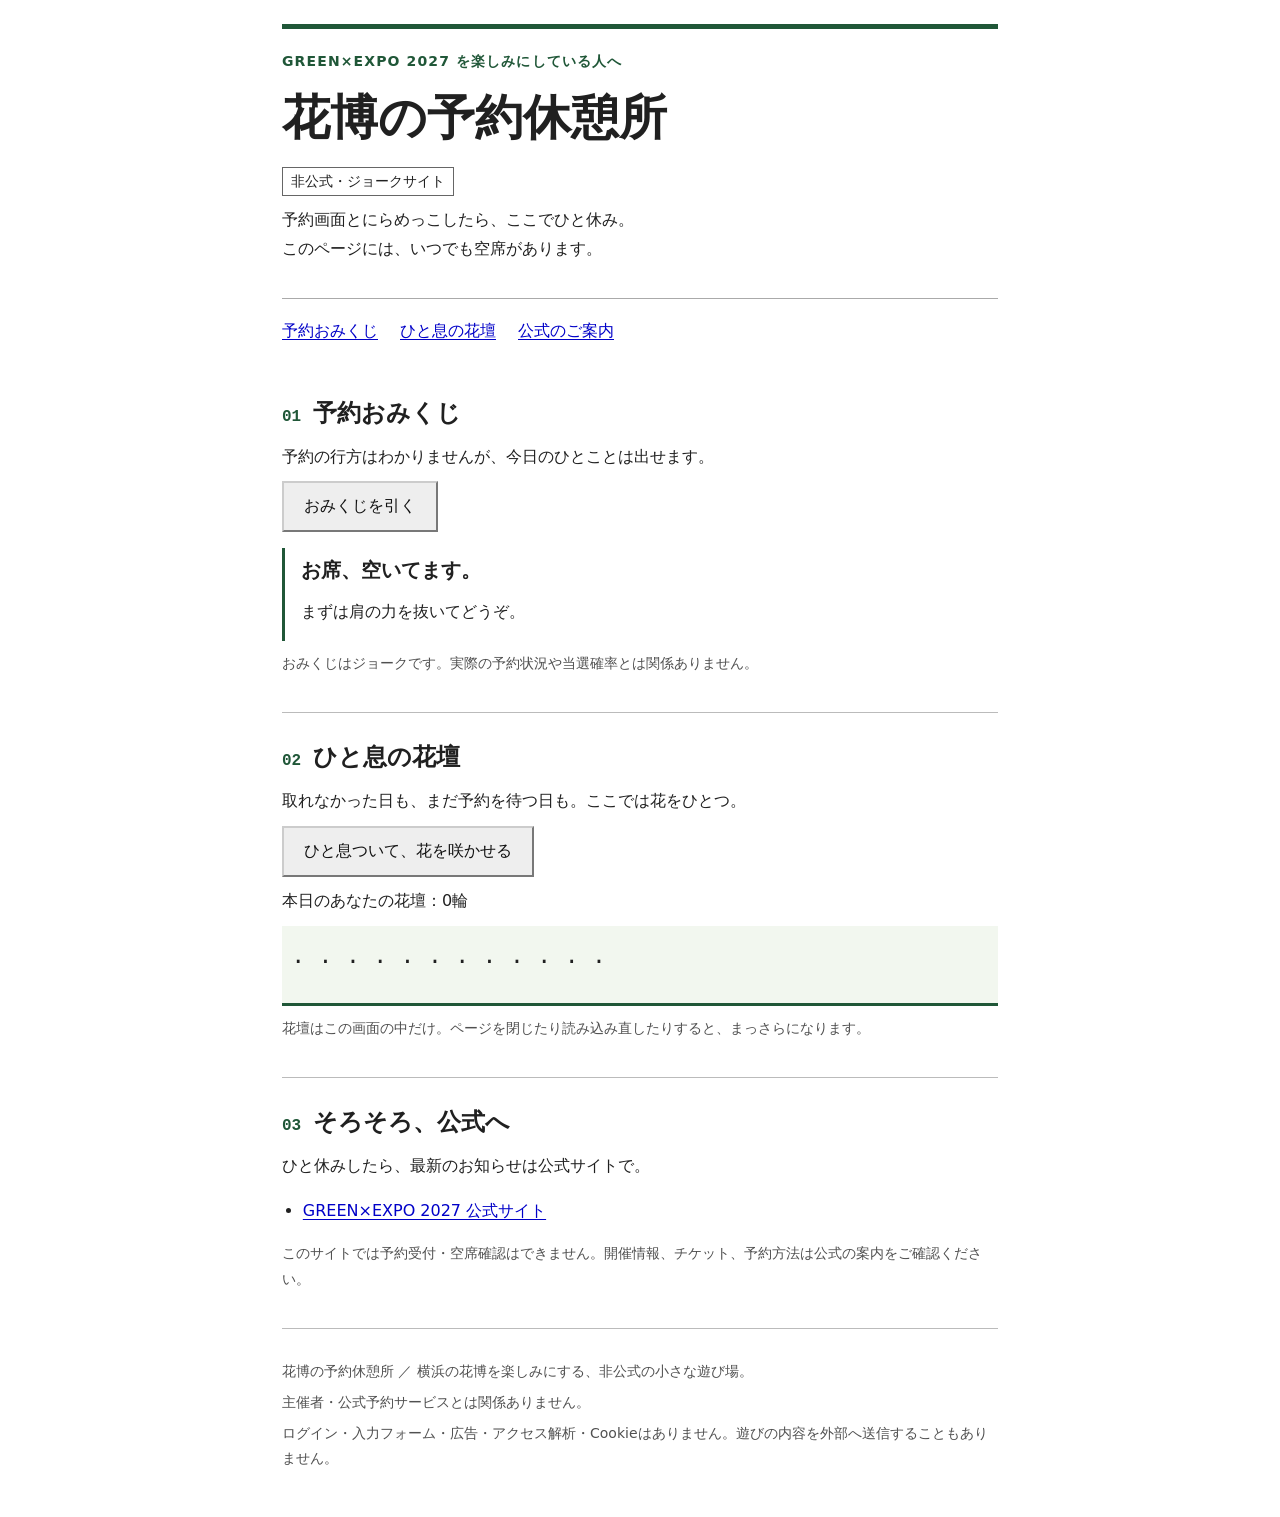
==== index.html @ a6682380 "Add files via upload" ====
<!doctype html>
<html lang="ja">
<head>
<meta charset="utf-8">
<meta name="viewport" content="width=device-width,initial-scale=1">
<meta name="description" content="横浜の花博を楽しみにする人の、非公式・予約休憩所。おみくじと小さな花壇でひと息。">
<meta name="referrer" content="no-referrer">
<meta http-equiv="Content-Security-Policy" content="default-src 'none'; style-src 'unsafe-inline'; script-src 'unsafe-inline'; base-uri 'none'; form-action 'none'">
<title>花博の予約休憩所｜非公式</title>
<style>
*{box-sizing:border-box}body{margin:0;background:#fff;color:#202020;font-family:system-ui,-apple-system,"Meiryo",sans-serif;font-size:1rem;line-height:1.8}main{max-width:760px;margin:0 auto;padding:24px 22px 40px}a{color:#0000c8;text-underline-offset:3px}a:visited{color:#551a8b}header{border-top:5px solid #205738;border-bottom:1px solid #aaa;padding:20px 0 24px}.eyebrow{margin:0;color:#205738;font-weight:700;letter-spacing:.08em;font-size:.875rem}h1{font-family:serif;font-size:clamp(2rem,7vw,3rem);line-height:1.35;margin:12px 0 16px}p{margin:10px 0}.notice{display:inline-block;border:1px solid #666;padding:1px 8px;font-size:.875rem}nav{margin:18px 0}nav a{display:inline-block;margin:0 22px 5px 0}section{padding:26px 0;border-bottom:1px solid #bbb}h2{font-family:serif;font-size:1.5rem;line-height:1.5;margin:0 0 12px}.number{color:#205738;font-family:monospace;font-size:1rem;margin-right:12px}button{font:inherit;color:#111;background:#eee;border:2px outset #ccc;border-radius:0;padding:9px 20px;cursor:pointer;min-height:44px}button:hover{background:#e2ebdf}button:active{border-style:inset}button:focus-visible,a:focus-visible{outline:3px solid #225ec9;outline-offset:4px}.result{margin-top:16px;min-height:90px;border-left:3px solid #205738;padding:4px 0 4px 16px}.result strong{font-size:1.25rem}.small{font-size:.875rem;color:#505050}.garden{min-height:80px;padding:12px;background:#f2f7ef;border-bottom:3px solid #205738;font-size:1.65rem;letter-spacing:.2em;overflow-wrap:anywhere}.links{padding-left:1.3em}.links li{margin:8px 0}footer{padding-top:24px;font-size:.875rem;color:#505050}footer p{margin:6px 0}@media(max-width:420px){main{padding:16px}nav a{margin-right:15px}}@media(prefers-reduced-motion:no-preference){button{transition:background .12s}}
</style>
</head>
<body>
<main>
<header>
<p class="eyebrow">GREEN×EXPO 2027 を楽しみにしている人へ</p>
<h1>花博の予約休憩所</h1>
<span class="notice">非公式・ジョークサイト</span>
<p>予約画面とにらめっこしたら、ここでひと休み。<br>このページには、いつでも空席があります。</p>
</header>
<nav aria-label="ページ内案内"><a href="#fortune">予約おみくじ</a><a href="#garden">ひと息の花壇</a><a href="#official">公式のご案内</a></nav>
<section id="fortune">
<h2><span class="number">01</span>予約おみくじ</h2>
<p>予約の行方はわかりませんが、今日のひとことは出せます。</p>
<button id="draw" type="button">おみくじを引く</button>
<div class="result" id="fortune-result" role="status" aria-live="polite"><strong>お席、空いてます。</strong><p>まずは肩の力を抜いてどうぞ。</p></div>
<p class="small">おみくじはジョークです。実際の予約状況や当選確率とは関係ありません。</p>
</section>
<section id="garden">
<h2><span class="number">02</span>ひと息の花壇</h2>
<p>取れなかった日も、まだ予約を待つ日も。ここでは花をひとつ。</p>
<button id="plant" type="button">ひと息ついて、花を咲かせる</button>
<p id="garden-status" role="status" aria-live="polite">本日のあなたの花壇：0輪</p>
<div class="garden" id="flowers" aria-hidden="true">· · · · · · · · · · · ·</div>
<p class="small">花壇はこの画面の中だけ。ページを閉じたり読み込み直したりすると、まっさらになります。</p>
</section>
<section id="official">
<h2><span class="number">03</span>そろそろ、公式へ</h2>
<p>ひと休みしたら、最新のお知らせは公式サイトで。</p>
<ul class="links"><li><a href="https://expo2027yokohama.or.jp/" rel="noreferrer">GREEN×EXPO 2027 公式サイト</a></li></ul>
<p class="small">このサイトでは予約受付・空席確認はできません。開催情報、チケット、予約方法は公式の案内をご確認ください。</p>
</section>
<footer>
<p>花博の予約休憩所 ／ 横浜の花博を楽しみにする、非公式の小さな遊び場。</p>
<p>主催者・公式予約サービスとは関係ありません。</p>
<p>ログイン・入力フォーム・広告・アクセス解析・Cookieはありません。遊びの内容を外部へ送信することもありません。</p>
</footer>
<noscript><p>JavaScriptが無効のため、おみくじと花壇はお休み中です。公式サイトへのリンクは使えます。</p></noscript>
</main>
<script>
'use strict';
const fortunes=[
['大吉','予約のことはいったん置いて。お茶がちょうど飲みごろです。'],
['花吉','空席は見つからなくても、道ばたの花は見つかるでしょう。'],
['休吉','再読み込みより、深呼吸。肩を下げると運気もひと休み。'],
['芽吉','今日はまだ芽。楽しみは、ゆっくり育っても大丈夫。'],
['満開','予約画面は満員でも、あなたの休日には余白があります。'],
['横浜吉','とりあえず、脳内で崎陽軒のシウマイをひとつ。'],
['のんびり吉','急がば、ひと息。花は更新ボタンを押さなくても咲きます。']
];
let lastFortune=-1;
document.getElementById('draw').addEventListener('click',()=>{
let next=Math.floor(Math.random()*(fortunes.length-1));if(next>=lastFortune)next++;if(lastFortune<0)next=Math.floor(Math.random()*fortunes.length);lastFortune=next;
const result=document.getElementById('fortune-result');const title=document.createElement('strong');const detail=document.createElement('p');title.textContent=fortunes[next][0];detail.textContent=fortunes[next][1];result.replaceChildren(title,detail);
});
let count=0;
const blooms=['🌷','🌼','🌸','🌻'];
document.getElementById('plant').addEventListener('click',()=>{
count++;const garden=document.getElementById('flowers');if(count===1)garden.textContent='';garden.append(document.createTextNode(blooms[(count-1)%blooms.length]+' '));document.getElementById('garden-status').textContent='本日のあなたの花壇：'+count+'輪'+(count===32?'。満開です。今日はここでひと休み。':'');if(count===32){document.getElementById('plant').disabled=true;document.getElementById('plant').textContent='満開になりました';}
});
</script>
</body>
</html>
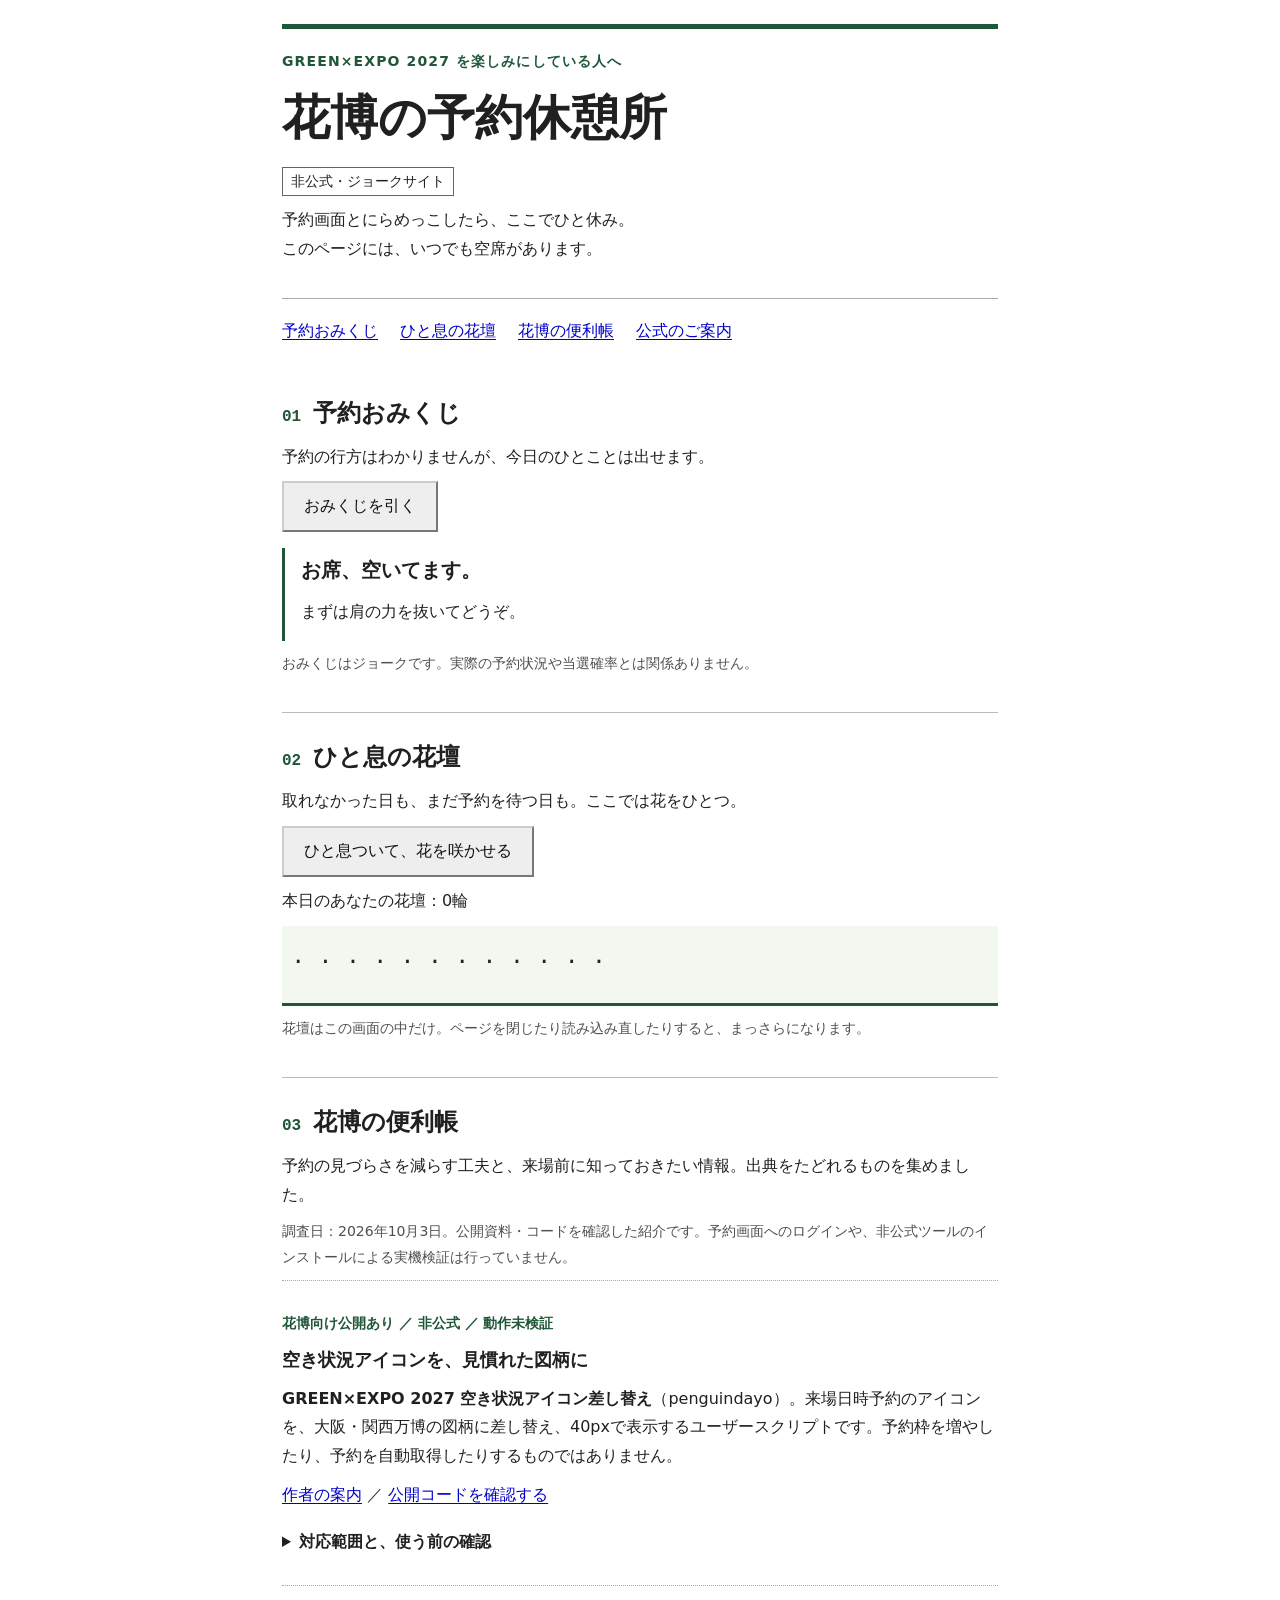
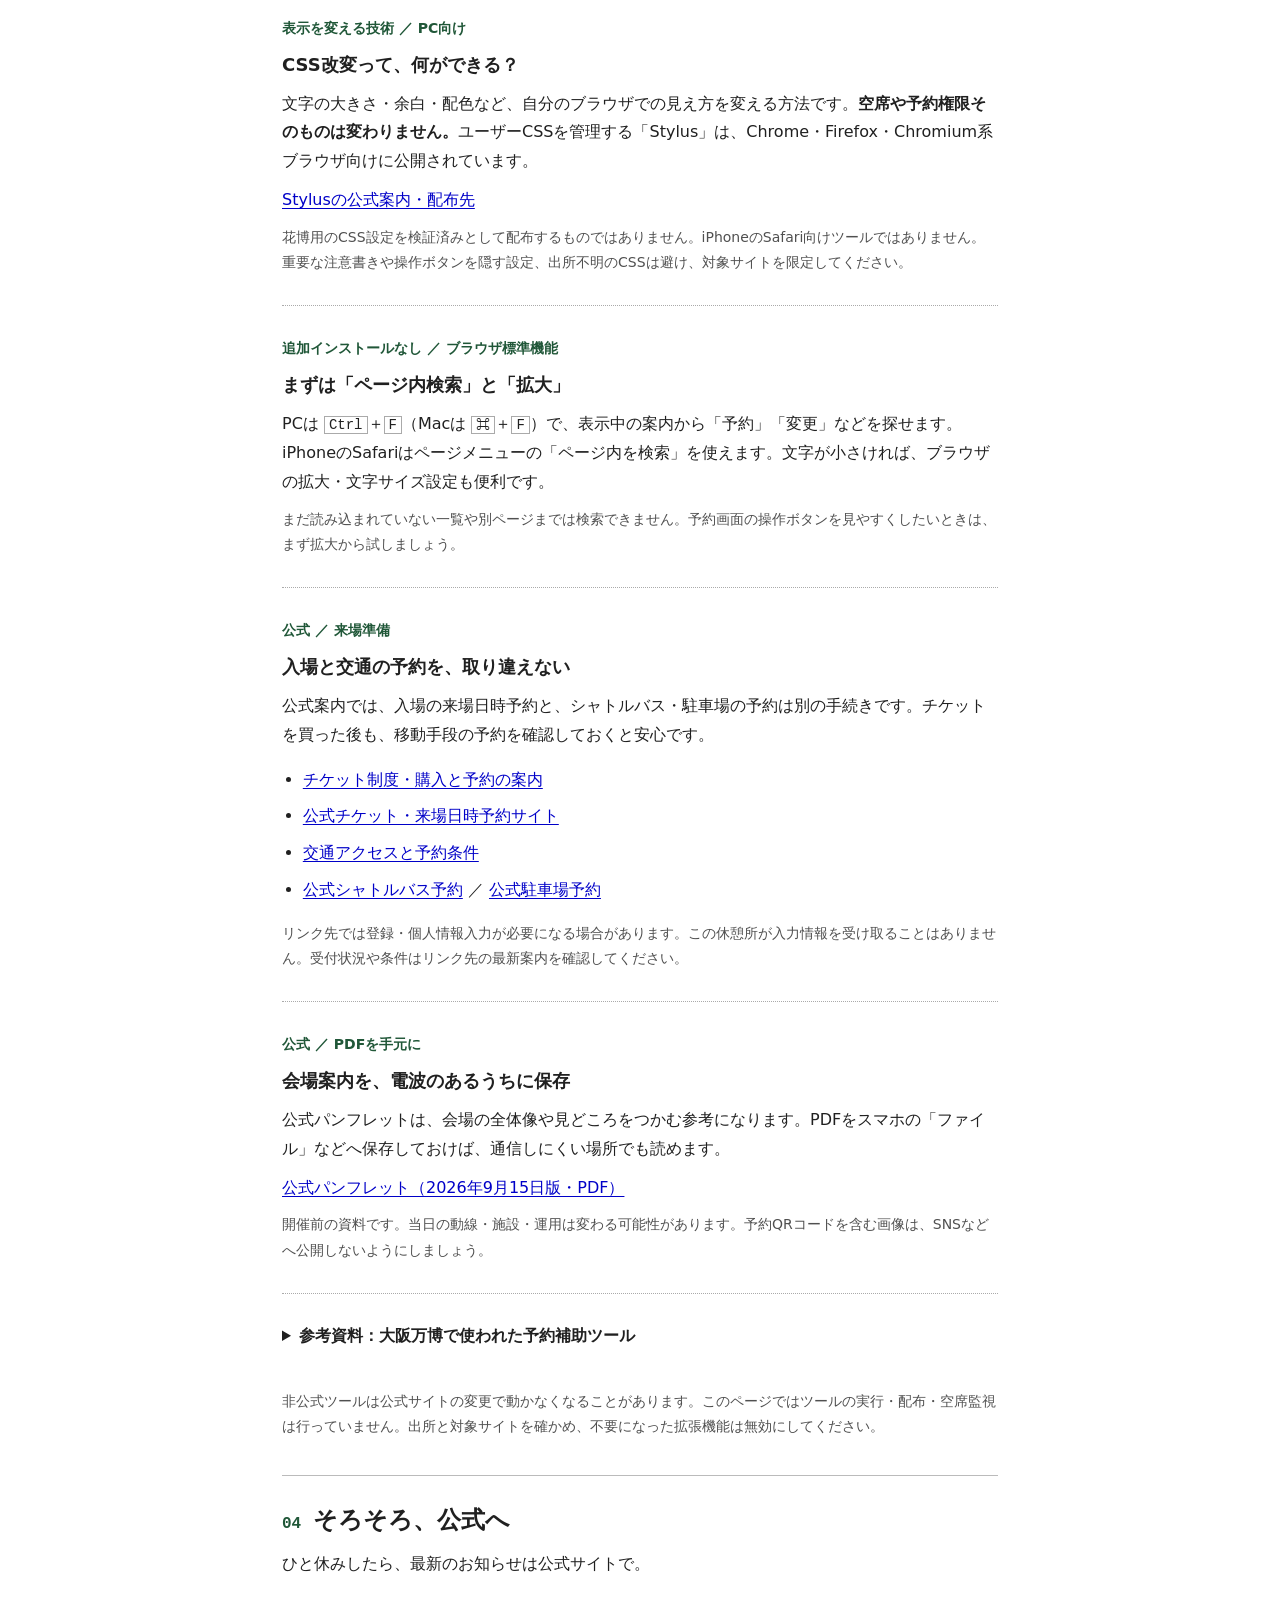
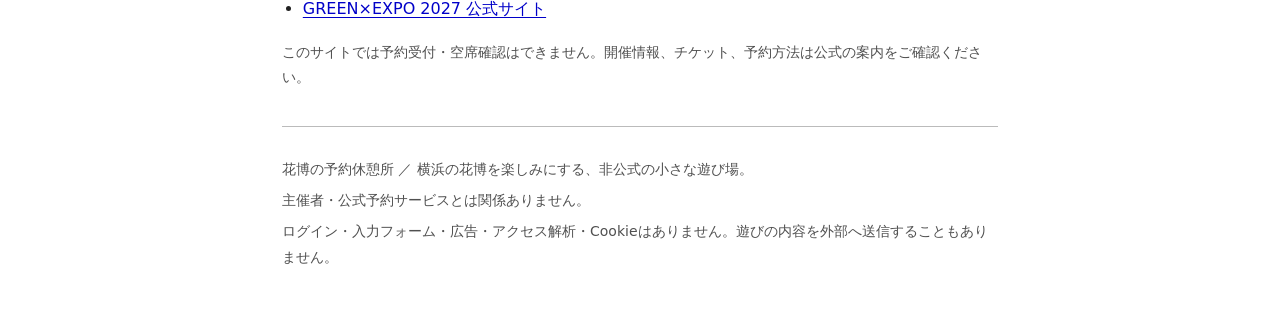
==== commit a3e26679: "Add sourced flower expo tools and practical information corner" ====
--- a/index.html
+++ b/index.html
@@ -1,4 +1,5 @@
 <!doctype html>
+<!-- Source: tuttytutty0722-rgb/hanahaku-rest/index.html -->
 <html lang="ja">
 <head>
 <meta charset="utf-8">
@@ -9,7 +10,7 @@
 <title>花博の予約休憩所｜非公式</title>
 <style>
 *{box-sizing:border-box}body{margin:0;background:#fff;color:#202020;font-family:system-ui,-apple-system,"Meiryo",sans-serif;font-size:1rem;line-height:1.8}main{max-width:760px;margin:0 auto;padding:24px 22px 40px}a{color:#0000c8;text-underline-offset:3px}a:visited{color:#551a8b}header{border-top:5px solid #205738;border-bottom:1px solid #aaa;padding:20px 0 24px}.eyebrow{margin:0;color:#205738;font-weight:700;letter-spacing:.08em;font-size:.875rem}h1{font-family:serif;font-size:clamp(2rem,7vw,3rem);line-height:1.35;margin:12px 0 16px}p{margin:10px 0}.notice{display:inline-block;border:1px solid #666;padding:1px 8px;font-size:.875rem}nav{margin:18px 0}nav a{display:inline-block;margin:0 22px 5px 0}section{padding:26px 0;border-bottom:1px solid #bbb}h2{font-family:serif;font-size:1.5rem;line-height:1.5;margin:0 0 12px}.number{color:#205738;font-family:monospace;font-size:1rem;margin-right:12px}button{font:inherit;color:#111;background:#eee;border:2px outset #ccc;border-radius:0;padding:9px 20px;cursor:pointer;min-height:44px}button:hover{background:#e2ebdf}button:active{border-style:inset}button:focus-visible,a:focus-visible{outline:3px solid #225ec9;outline-offset:4px}.result{margin-top:16px;min-height:90px;border-left:3px solid #205738;padding:4px 0 4px 16px}.result strong{font-size:1.25rem}.small{font-size:.875rem;color:#505050}.garden{min-height:80px;padding:12px;background:#f2f7ef;border-bottom:3px solid #205738;font-size:1.65rem;letter-spacing:.2em;overflow-wrap:anywhere}.links{padding-left:1.3em}.links li{margin:8px 0}footer{padding-top:24px;font-size:.875rem;color:#505050}footer p{margin:6px 0}@media(max-width:420px){main{padding:16px}nav a{margin-right:15px}}@media(prefers-reduced-motion:no-preference){button{transition:background .12s}}
-</style>
+.tool{padding:20px 0;border-top:1px dotted #aaa}.tool h3{font-size:1.125rem;line-height:1.6;margin:6px 0 10px}.tag{font-size:.875rem;font-weight:700;color:#205738}details summary{cursor:pointer;font-weight:700;min-height:44px;padding:8px 0}details p{padding-left:10px}code{overflow-wrap:anywhere}kbd{border:1px solid #aaa;padding:0 4px;font-size:.875rem}</style>
 </head>
 <body>
 <main>
@@ -19,7 +20,7 @@
 <span class="notice">非公式・ジョークサイト</span>
 <p>予約画面とにらめっこしたら、ここでひと休み。<br>このページには、いつでも空席があります。</p>
 </header>
-<nav aria-label="ページ内案内"><a href="#fortune">予約おみくじ</a><a href="#garden">ひと息の花壇</a><a href="#official">公式のご案内</a></nav>
+<nav aria-label="ページ内案内"><a href="#fortune">予約おみくじ</a><a href="#garden">ひと息の花壇</a><a href="#tools">花博の便利帳</a><a href="#official">公式のご案内</a></nav>
 <section id="fortune">
 <h2><span class="number">01</span>予約おみくじ</h2>
 <p>予約の行方はわかりませんが、今日のひとことは出せます。</p>
@@ -35,8 +36,61 @@
 <div class="garden" id="flowers" aria-hidden="true">· · · · · · · · · · · ·</div>
 <p class="small">花壇はこの画面の中だけ。ページを閉じたり読み込み直したりすると、まっさらになります。</p>
 </section>
+<section id="tools">
+<h2><span class="number">03</span>花博の便利帳</h2>
+<p>予約の見づらさを減らす工夫と、来場前に知っておきたい情報。出典をたどれるものを集めました。</p>
+<p class="small">調査日：2026年10月3日。公開資料・コードを確認した紹介です。予約画面へのログインや、非公式ツールのインストールによる実機検証は行っていません。</p>
+<article class="tool">
+<p class="tag">花博向け公開あり ／ 非公式 ／ 動作未検証</p>
+<h3>空き状況アイコンを、見慣れた図柄に</h3>
+<p><strong>GREEN×EXPO 2027 空き状況アイコン差し替え</strong>（penguindayo）。来場日時予約のアイコンを、大阪・関西万博の図柄に差し替え、40pxで表示するユーザースクリプトです。予約枠を増やしたり、予約を自動取得したりするものではありません。</p>
+<p><a href="https://pengu.info/articles/css/icon" rel="noreferrer">作者の案内</a> ／ <a href="https://github.com/penguindayo/expo2027-availability-icons" rel="noreferrer">公開コードを確認する</a></p>
+<details><summary>対応範囲と、使う前の確認</summary>
+<p>確認した版は1.0.1。対象URLは <code>https://ticket.expo2027yokohama.or.jp/*</code>。画像の差し替えと画面更新の監視が中心で、この版に外部送信・自動予約の処理は見当たりませんでした。拡張機能でスクリプトを実行する方式で、使える端末・ブラウザは導入方法によります。</p>
+<p>安全性の保証や公式の利用許可を確認したものではありません。導入時は作者の案内、拡張機能の権限、最新コード、予約サイトの利用条件を確認してください。表示がおかしければ無効に戻し、空き状況は公式の表示で確認しましょう。</p>
+</details>
+</article>
+<article class="tool">
+<p class="tag">表示を変える技術 ／ PC向け</p>
+<h3>CSS改変って、何ができる？</h3>
+<p>文字の大きさ・余白・配色など、自分のブラウザでの見え方を変える方法です。<strong>空席や予約権限そのものは変わりません。</strong>ユーザーCSSを管理する「Stylus」は、Chrome・Firefox・Chromium系ブラウザ向けに公開されています。</p>
+<p><a href="https://github.com/openstyles/stylus" rel="noreferrer">Stylusの公式案内・配布先</a></p>
+<p class="small">花博用のCSS設定を検証済みとして配布するものではありません。iPhoneのSafari向けツールではありません。重要な注意書きや操作ボタンを隠す設定、出所不明のCSSは避け、対象サイトを限定してください。</p>
+</article>
+<article class="tool">
+<p class="tag">追加インストールなし ／ ブラウザ標準機能</p>
+<h3>まずは「ページ内検索」と「拡大」</h3>
+<p>PCは <kbd>Ctrl</kbd>＋<kbd>F</kbd>（Macは <kbd>⌘</kbd>＋<kbd>F</kbd>）で、表示中の案内から「予約」「変更」などを探せます。iPhoneのSafariはページメニューの「ページ内を検索」を使えます。文字が小さければ、ブラウザの拡大・文字サイズ設定も便利です。</p>
+<p class="small">まだ読み込まれていない一覧や別ページまでは検索できません。予約画面の操作ボタンを見やすくしたいときは、まず拡大から試しましょう。</p>
+</article>
+<article class="tool">
+<p class="tag">公式 ／ 来場準備</p>
+<h3>入場と交通の予約を、取り違えない</h3>
+<p>公式案内では、入場の来場日時予約と、シャトルバス・駐車場の予約は別の手続きです。チケットを買った後も、移動手段の予約を確認しておくと安心です。</p>
+<ul class="links">
+<li><a href="https://expo2027yokohama.or.jp/tickets-index/" rel="noreferrer">チケット制度・購入と予約の案内</a></li>
+<li><a href="https://ticket.expo2027yokohama.or.jp/" rel="noreferrer">公式チケット・来場日時予約サイト</a></li>
+<li><a href="https://expo2027yokohama.or.jp/access/" rel="noreferrer">交通アクセスと予約条件</a></li>
+<li><a href="https://cs.shuttle-bus.expo2027yokohama.or.jp/" rel="noreferrer">公式シャトルバス予約</a> ／ <a href="https://parking-reserve.expo2027yokohama.or.jp/" rel="noreferrer">公式駐車場予約</a></li>
+</ul>
+<p class="small">リンク先では登録・個人情報入力が必要になる場合があります。この休憩所が入力情報を受け取ることはありません。受付状況や条件はリンク先の最新案内を確認してください。</p>
+</article>
+<article class="tool">
+<p class="tag">公式 ／ PDFを手元に</p>
+<h3>会場案内を、電波のあるうちに保存</h3>
+<p>公式パンフレットは、会場の全体像や見どころをつかむ参考になります。PDFをスマホの「ファイル」などへ保存しておけば、通信しにくい場所でも読めます。</p>
+<p><a href="https://expo2027yokohama.or.jp/assets/docs/about/promotionmaterials/expo2027-brochure-20260915.pdf" rel="noreferrer">公式パンフレット（2026年9月15日版・PDF）</a></p>
+<p class="small">開催前の資料です。当日の動線・施設・運用は変わる可能性があります。予約QRコードを含む画像は、SNSなどへ公開しないようにしましょう。</p>
+</article>
+<details class="tool">
+<summary>参考資料：大阪万博で使われた予約補助ツール</summary>
+<p><a href="https://github.com/TomoTom0/Expo2025-Reservation-Helper" rel="noreferrer">Expo2025予約補助（TomoTom0）</a>には、検索結果の全件読み込み、空きあり絞り込み、一覧コピーなどが説明されています。<strong>大阪万博向けで、花博への対応は確認できません。</strong>作者は大阪万博の終了を案内しています。</p>
+<p>自動予約・繰り返し試行・API利用の機能も含まれ、作者はアカウント制限のリスクに言及しています。花博向けの推奨ツールとしては扱わず、画面を使いやすくする工夫の参考資料として紹介しています。</p>
+</details>
+<p class="small">非公式ツールは公式サイトの変更で動かなくなることがあります。このページではツールの実行・配布・空席監視は行っていません。出所と対象サイトを確かめ、不要になった拡張機能は無効にしてください。</p>
+</section>
 <section id="official">
-<h2><span class="number">03</span>そろそろ、公式へ</h2>
+<h2><span class="number">04</span>そろそろ、公式へ</h2>
 <p>ひと休みしたら、最新のお知らせは公式サイトで。</p>
 <ul class="links"><li><a href="https://expo2027yokohama.or.jp/" rel="noreferrer">GREEN×EXPO 2027 公式サイト</a></li></ul>
 <p class="small">このサイトでは予約受付・空席確認はできません。開催情報、チケット、予約方法は公式の案内をご確認ください。</p>
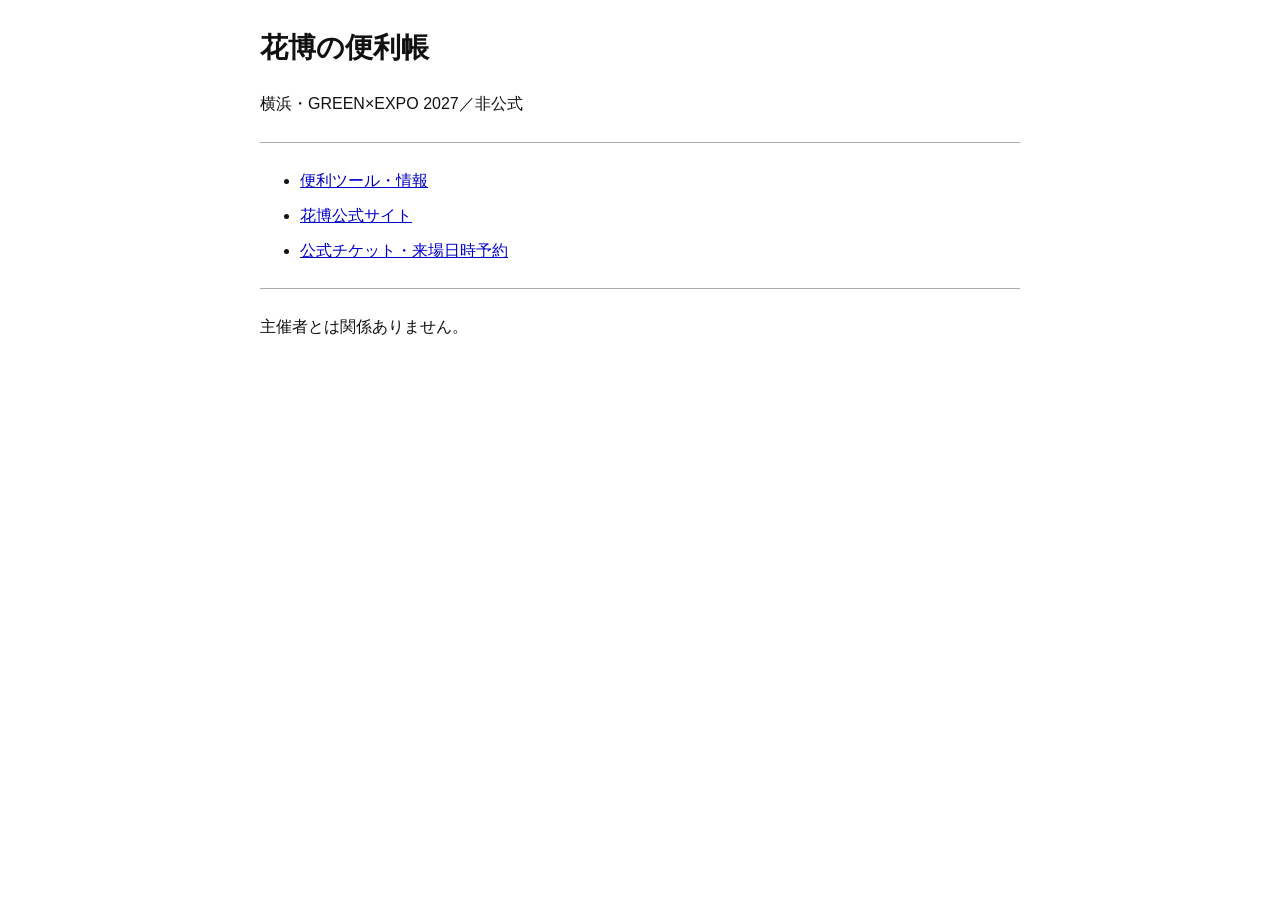
==== commit 37fd9343: "Simplify homepage and remove fortune and garden scripts" ====
--- a/index.html
+++ b/index.html
@@ -1,128 +1,26 @@
 <!doctype html>
-<!-- Source: tuttytutty0722-rgb/hanahaku-rest/index.html -->
 <html lang="ja">
 <head>
 <meta charset="utf-8">
 <meta name="viewport" content="width=device-width,initial-scale=1">
-<meta name="description" content="横浜の花博を楽しみにする人の、非公式・予約休憩所。おみくじと小さな花壇でひと息。">
+<meta name="description" content="横浜の花博・GREEN×EXPO 2027の便利ツールと公式情報。">
 <meta name="referrer" content="no-referrer">
-<meta http-equiv="Content-Security-Policy" content="default-src 'none'; style-src 'unsafe-inline'; script-src 'unsafe-inline'; base-uri 'none'; form-action 'none'">
-<title>花博の予約休憩所｜非公式</title>
-<style>
-*{box-sizing:border-box}body{margin:0;background:#fff;color:#202020;font-family:system-ui,-apple-system,"Meiryo",sans-serif;font-size:1rem;line-height:1.8}main{max-width:760px;margin:0 auto;padding:24px 22px 40px}a{color:#0000c8;text-underline-offset:3px}a:visited{color:#551a8b}header{border-top:5px solid #205738;border-bottom:1px solid #aaa;padding:20px 0 24px}.eyebrow{margin:0;color:#205738;font-weight:700;letter-spacing:.08em;font-size:.875rem}h1{font-family:serif;font-size:clamp(2rem,7vw,3rem);line-height:1.35;margin:12px 0 16px}p{margin:10px 0}.notice{display:inline-block;border:1px solid #666;padding:1px 8px;font-size:.875rem}nav{margin:18px 0}nav a{display:inline-block;margin:0 22px 5px 0}section{padding:26px 0;border-bottom:1px solid #bbb}h2{font-family:serif;font-size:1.5rem;line-height:1.5;margin:0 0 12px}.number{color:#205738;font-family:monospace;font-size:1rem;margin-right:12px}button{font:inherit;color:#111;background:#eee;border:2px outset #ccc;border-radius:0;padding:9px 20px;cursor:pointer;min-height:44px}button:hover{background:#e2ebdf}button:active{border-style:inset}button:focus-visible,a:focus-visible{outline:3px solid #225ec9;outline-offset:4px}.result{margin-top:16px;min-height:90px;border-left:3px solid #205738;padding:4px 0 4px 16px}.result strong{font-size:1.25rem}.small{font-size:.875rem;color:#505050}.garden{min-height:80px;padding:12px;background:#f2f7ef;border-bottom:3px solid #205738;font-size:1.65rem;letter-spacing:.2em;overflow-wrap:anywhere}.links{padding-left:1.3em}.links li{margin:8px 0}footer{padding-top:24px;font-size:.875rem;color:#505050}footer p{margin:6px 0}@media(max-width:420px){main{padding:16px}nav a{margin-right:15px}}@media(prefers-reduced-motion:no-preference){button{transition:background .12s}}
-.tool{padding:20px 0;border-top:1px dotted #aaa}.tool h3{font-size:1.125rem;line-height:1.6;margin:6px 0 10px}.tag{font-size:.875rem;font-weight:700;color:#205738}details summary{cursor:pointer;font-weight:700;min-height:44px;padding:8px 0}details p{padding-left:10px}code{overflow-wrap:anywhere}kbd{border:1px solid #aaa;padding:0 4px;font-size:.875rem}</style>
+<meta http-equiv="Content-Security-Policy" content="default-src 'none'; style-src 'self'; base-uri 'none'; form-action 'none'">
+<title>花博の便利帳</title>
+<link rel="stylesheet" href="style.css">
 </head>
 <body>
 <main>
-<header>
-<p class="eyebrow">GREEN×EXPO 2027 を楽しみにしている人へ</p>
-<h1>花博の予約休憩所</h1>
-<span class="notice">非公式・ジョークサイト</span>
-<p>予約画面とにらめっこしたら、ここでひと休み。<br>このページには、いつでも空席があります。</p>
-</header>
-<nav aria-label="ページ内案内"><a href="#fortune">予約おみくじ</a><a href="#garden">ひと息の花壇</a><a href="#tools">花博の便利帳</a><a href="#official">公式のご案内</a></nav>
-<section id="fortune">
-<h2><span class="number">01</span>予約おみくじ</h2>
-<p>予約の行方はわかりませんが、今日のひとことは出せます。</p>
-<button id="draw" type="button">おみくじを引く</button>
-<div class="result" id="fortune-result" role="status" aria-live="polite"><strong>お席、空いてます。</strong><p>まずは肩の力を抜いてどうぞ。</p></div>
-<p class="small">おみくじはジョークです。実際の予約状況や当選確率とは関係ありません。</p>
-</section>
-<section id="garden">
-<h2><span class="number">02</span>ひと息の花壇</h2>
-<p>取れなかった日も、まだ予約を待つ日も。ここでは花をひとつ。</p>
-<button id="plant" type="button">ひと息ついて、花を咲かせる</button>
-<p id="garden-status" role="status" aria-live="polite">本日のあなたの花壇：0輪</p>
-<div class="garden" id="flowers" aria-hidden="true">· · · · · · · · · · · ·</div>
-<p class="small">花壇はこの画面の中だけ。ページを閉じたり読み込み直したりすると、まっさらになります。</p>
-</section>
-<section id="tools">
-<h2><span class="number">03</span>花博の便利帳</h2>
-<p>予約の見づらさを減らす工夫と、来場前に知っておきたい情報。出典をたどれるものを集めました。</p>
-<p class="small">調査日：2026年10月3日。公開資料・コードを確認した紹介です。予約画面へのログインや、非公式ツールのインストールによる実機検証は行っていません。</p>
-<article class="tool">
-<p class="tag">花博向け公開あり ／ 非公式 ／ 動作未検証</p>
-<h3>空き状況アイコンを、見慣れた図柄に</h3>
-<p><strong>GREEN×EXPO 2027 空き状況アイコン差し替え</strong>（penguindayo）。来場日時予約のアイコンを、大阪・関西万博の図柄に差し替え、40pxで表示するユーザースクリプトです。予約枠を増やしたり、予約を自動取得したりするものではありません。</p>
-<p><a href="https://pengu.info/articles/css/icon" rel="noreferrer">作者の案内</a> ／ <a href="https://github.com/penguindayo/expo2027-availability-icons" rel="noreferrer">公開コードを確認する</a></p>
-<details><summary>対応範囲と、使う前の確認</summary>
-<p>確認した版は1.0.1。対象URLは <code>https://ticket.expo2027yokohama.or.jp/*</code>。画像の差し替えと画面更新の監視が中心で、この版に外部送信・自動予約の処理は見当たりませんでした。拡張機能でスクリプトを実行する方式で、使える端末・ブラウザは導入方法によります。</p>
-<p>安全性の保証や公式の利用許可を確認したものではありません。導入時は作者の案内、拡張機能の権限、最新コード、予約サイトの利用条件を確認してください。表示がおかしければ無効に戻し、空き状況は公式の表示で確認しましょう。</p>
-</details>
-</article>
-<article class="tool">
-<p class="tag">表示を変える技術 ／ PC向け</p>
-<h3>CSS改変って、何ができる？</h3>
-<p>文字の大きさ・余白・配色など、自分のブラウザでの見え方を変える方法です。<strong>空席や予約権限そのものは変わりません。</strong>ユーザーCSSを管理する「Stylus」は、Chrome・Firefox・Chromium系ブラウザ向けに公開されています。</p>
-<p><a href="https://github.com/openstyles/stylus" rel="noreferrer">Stylusの公式案内・配布先</a></p>
-<p class="small">花博用のCSS設定を検証済みとして配布するものではありません。iPhoneのSafari向けツールではありません。重要な注意書きや操作ボタンを隠す設定、出所不明のCSSは避け、対象サイトを限定してください。</p>
-</article>
-<article class="tool">
-<p class="tag">追加インストールなし ／ ブラウザ標準機能</p>
-<h3>まずは「ページ内検索」と「拡大」</h3>
-<p>PCは <kbd>Ctrl</kbd>＋<kbd>F</kbd>（Macは <kbd>⌘</kbd>＋<kbd>F</kbd>）で、表示中の案内から「予約」「変更」などを探せます。iPhoneのSafariはページメニューの「ページ内を検索」を使えます。文字が小さければ、ブラウザの拡大・文字サイズ設定も便利です。</p>
-<p class="small">まだ読み込まれていない一覧や別ページまでは検索できません。予約画面の操作ボタンを見やすくしたいときは、まず拡大から試しましょう。</p>
-</article>
-<article class="tool">
-<p class="tag">公式 ／ 来場準備</p>
-<h3>入場と交通の予約を、取り違えない</h3>
-<p>公式案内では、入場の来場日時予約と、シャトルバス・駐車場の予約は別の手続きです。チケットを買った後も、移動手段の予約を確認しておくと安心です。</p>
-<ul class="links">
-<li><a href="https://expo2027yokohama.or.jp/tickets-index/" rel="noreferrer">チケット制度・購入と予約の案内</a></li>
-<li><a href="https://ticket.expo2027yokohama.or.jp/" rel="noreferrer">公式チケット・来場日時予約サイト</a></li>
-<li><a href="https://expo2027yokohama.or.jp/access/" rel="noreferrer">交通アクセスと予約条件</a></li>
-<li><a href="https://cs.shuttle-bus.expo2027yokohama.or.jp/" rel="noreferrer">公式シャトルバス予約</a> ／ <a href="https://parking-reserve.expo2027yokohama.or.jp/" rel="noreferrer">公式駐車場予約</a></li>
+<h1>花博の便利帳</h1>
+<p>横浜・GREEN×EXPO 2027／非公式</p>
+<hr>
+<ul>
+<li><a href="tools.html">便利ツール・情報</a></li>
+<li><a href="https://expo2027yokohama.or.jp/">花博公式サイト</a></li>
+<li><a href="https://ticket.expo2027yokohama.or.jp/">公式チケット・来場日時予約</a></li>
 </ul>
-<p class="small">リンク先では登録・個人情報入力が必要になる場合があります。この休憩所が入力情報を受け取ることはありません。受付状況や条件はリンク先の最新案内を確認してください。</p>
-</article>
-<article class="tool">
-<p class="tag">公式 ／ PDFを手元に</p>
-<h3>会場案内を、電波のあるうちに保存</h3>
-<p>公式パンフレットは、会場の全体像や見どころをつかむ参考になります。PDFをスマホの「ファイル」などへ保存しておけば、通信しにくい場所でも読めます。</p>
-<p><a href="https://expo2027yokohama.or.jp/assets/docs/about/promotionmaterials/expo2027-brochure-20260915.pdf" rel="noreferrer">公式パンフレット（2026年9月15日版・PDF）</a></p>
-<p class="small">開催前の資料です。当日の動線・施設・運用は変わる可能性があります。予約QRコードを含む画像は、SNSなどへ公開しないようにしましょう。</p>
-</article>
-<details class="tool">
-<summary>参考資料：大阪万博で使われた予約補助ツール</summary>
-<p><a href="https://github.com/TomoTom0/Expo2025-Reservation-Helper" rel="noreferrer">Expo2025予約補助（TomoTom0）</a>には、検索結果の全件読み込み、空きあり絞り込み、一覧コピーなどが説明されています。<strong>大阪万博向けで、花博への対応は確認できません。</strong>作者は大阪万博の終了を案内しています。</p>
-<p>自動予約・繰り返し試行・API利用の機能も含まれ、作者はアカウント制限のリスクに言及しています。花博向けの推奨ツールとしては扱わず、画面を使いやすくする工夫の参考資料として紹介しています。</p>
-</details>
-<p class="small">非公式ツールは公式サイトの変更で動かなくなることがあります。このページではツールの実行・配布・空席監視は行っていません。出所と対象サイトを確かめ、不要になった拡張機能は無効にしてください。</p>
-</section>
-<section id="official">
-<h2><span class="number">04</span>そろそろ、公式へ</h2>
-<p>ひと休みしたら、最新のお知らせは公式サイトで。</p>
-<ul class="links"><li><a href="https://expo2027yokohama.or.jp/" rel="noreferrer">GREEN×EXPO 2027 公式サイト</a></li></ul>
-<p class="small">このサイトでは予約受付・空席確認はできません。開催情報、チケット、予約方法は公式の案内をご確認ください。</p>
-</section>
-<footer>
-<p>花博の予約休憩所 ／ 横浜の花博を楽しみにする、非公式の小さな遊び場。</p>
-<p>主催者・公式予約サービスとは関係ありません。</p>
-<p>ログイン・入力フォーム・広告・アクセス解析・Cookieはありません。遊びの内容を外部へ送信することもありません。</p>
-</footer>
-<noscript><p>JavaScriptが無効のため、おみくじと花壇はお休み中です。公式サイトへのリンクは使えます。</p></noscript>
+<hr>
+<p>主催者とは関係ありません。</p>
 </main>
-<script>
-'use strict';
-const fortunes=[
-['大吉','予約のことはいったん置いて。お茶がちょうど飲みごろです。'],
-['花吉','空席は見つからなくても、道ばたの花は見つかるでしょう。'],
-['休吉','再読み込みより、深呼吸。肩を下げると運気もひと休み。'],
-['芽吉','今日はまだ芽。楽しみは、ゆっくり育っても大丈夫。'],
-['満開','予約画面は満員でも、あなたの休日には余白があります。'],
-['横浜吉','とりあえず、脳内で崎陽軒のシウマイをひとつ。'],
-['のんびり吉','急がば、ひと息。花は更新ボタンを押さなくても咲きます。']
-];
-let lastFortune=-1;
-document.getElementById('draw').addEventListener('click',()=>{
-let next=Math.floor(Math.random()*(fortunes.length-1));if(next>=lastFortune)next++;if(lastFortune<0)next=Math.floor(Math.random()*fortunes.length);lastFortune=next;
-const result=document.getElementById('fortune-result');const title=document.createElement('strong');const detail=document.createElement('p');title.textContent=fortunes[next][0];detail.textContent=fortunes[next][1];result.replaceChildren(title,detail);
-});
-let count=0;
-const blooms=['🌷','🌼','🌸','🌻'];
-document.getElementById('plant').addEventListener('click',()=>{
-count++;const garden=document.getElementById('flowers');if(count===1)garden.textContent='';garden.append(document.createTextNode(blooms[(count-1)%blooms.length]+' '));document.getElementById('garden-status').textContent='本日のあなたの花壇：'+count+'輪'+(count===32?'。満開です。今日はここでひと休み。':'');if(count===32){document.getElementById('plant').disabled=true;document.getElementById('plant').textContent='満開になりました';}
-});
-</script>
 </body>
 </html>
--- a/style.css
+++ b/style.css
@@ -0,0 +1 @@
+body{margin:24px;color:#111;background:#fff;font:16px/1.7 sans-serif}main{max-width:760px;margin:auto}h1{font-size:1.75em}h2{font-size:1.2em}a{color:#0000c8}a:visited{color:#551a8b}li{margin:8px 0}hr{border:0;border-top:1px solid #aaa;margin:24px 0}p{overflow-wrap:anywhere}a:focus-visible{outline:2px solid #111;outline-offset:3px}@media(max-width:480px){body{margin:16px}}
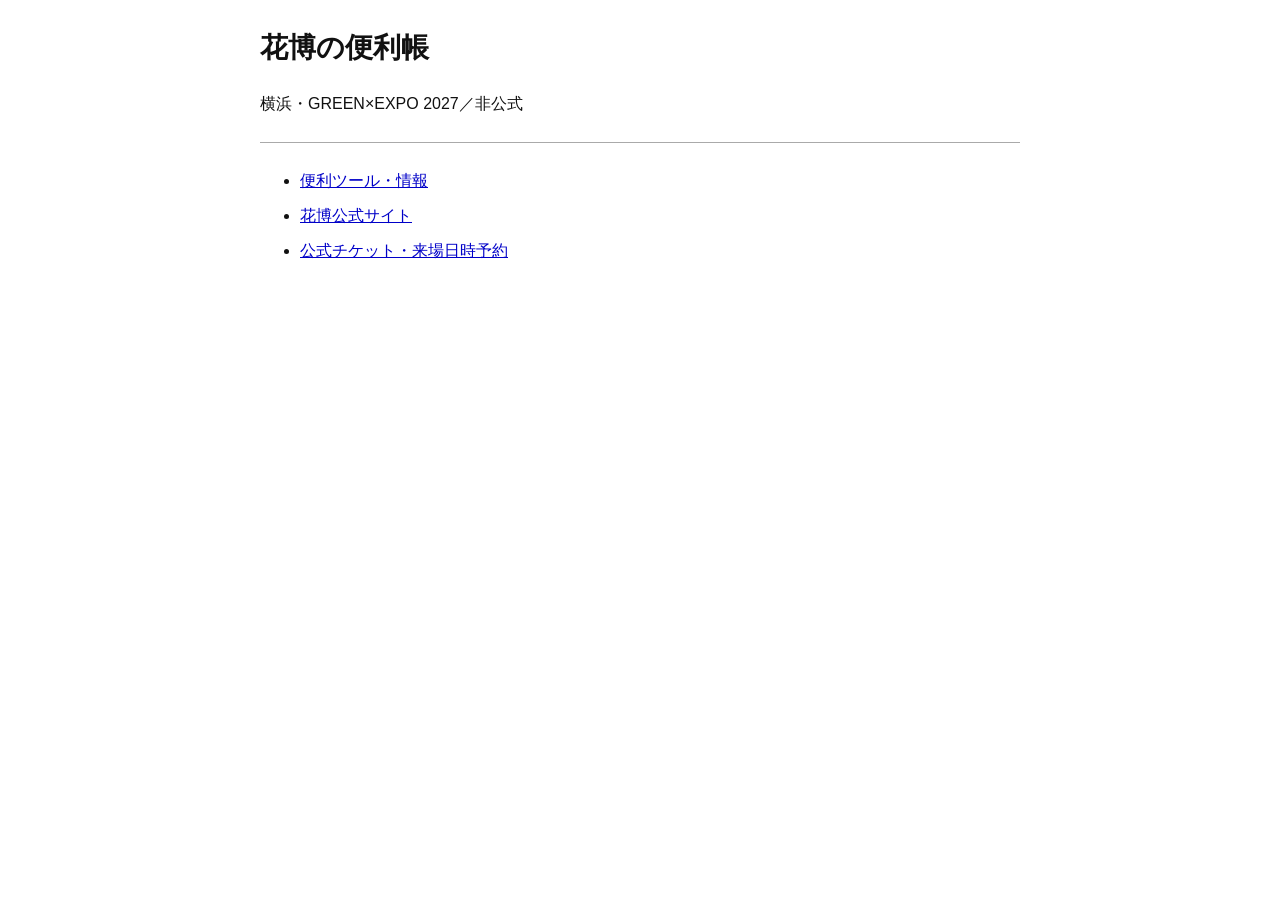
==== commit 570b0f7e: "Remove redundant homepage disclaimer" ====
--- a/index.html
+++ b/index.html
@@ -19,8 +19,6 @@
 <li><a href="https://expo2027yokohama.or.jp/">花博公式サイト</a></li>
 <li><a href="https://ticket.expo2027yokohama.or.jp/">公式チケット・来場日時予約</a></li>
 </ul>
-<hr>
-<p>主催者とは関係ありません。</p>
 </main>
 </body>
 </html>
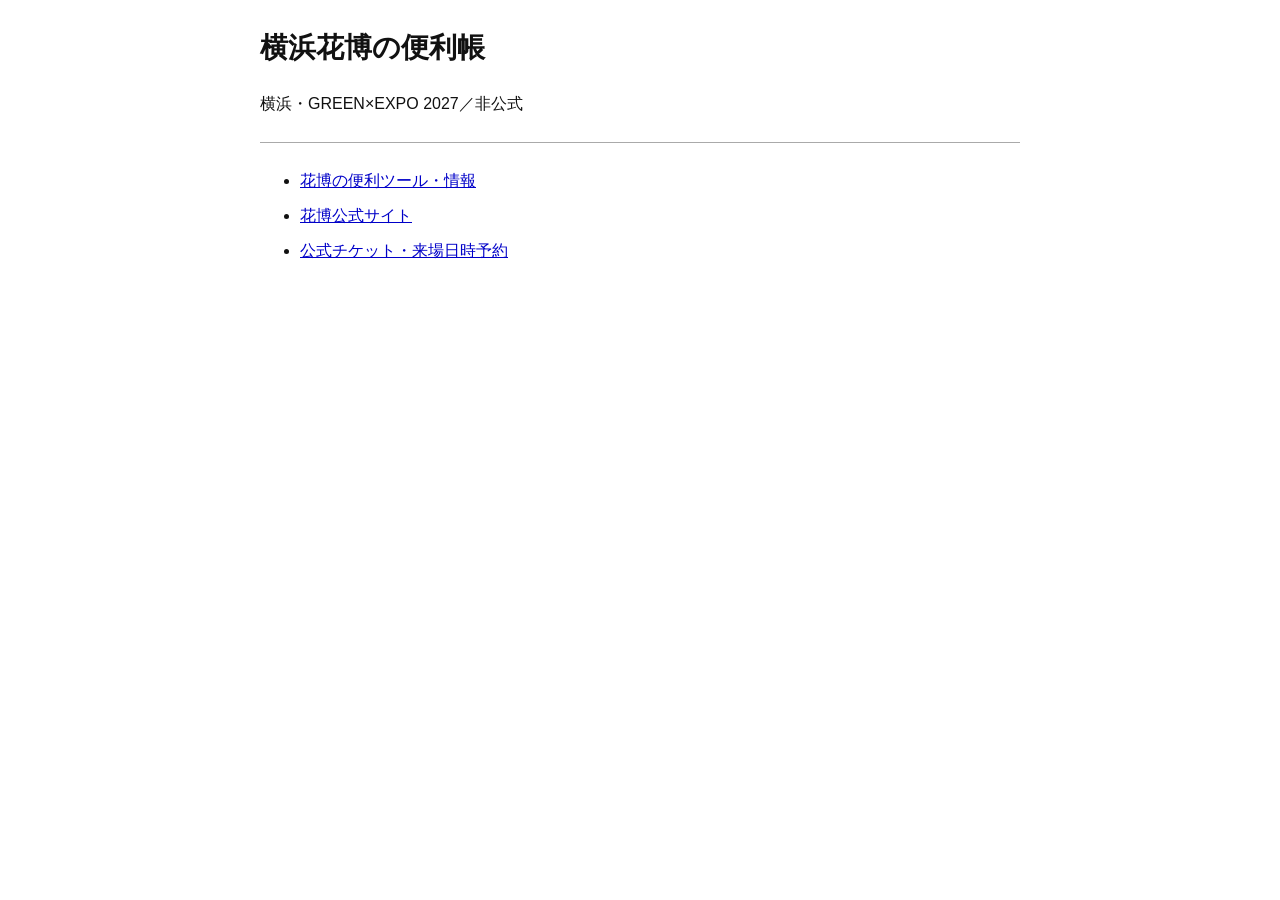
==== commit dd720d64: "Improve flower expo search titles, descriptions and canonical URLs" ====
--- a/index.html
+++ b/index.html
@@ -3,19 +3,20 @@
 <head>
 <meta charset="utf-8">
 <meta name="viewport" content="width=device-width,initial-scale=1">
-<meta name="description" content="横浜の花博・GREEN×EXPO 2027の便利ツールと公式情報。">
+<meta name="description" content="横浜花博（GREEN×EXPO 2027）の空き状況一覧、予約サイトの便利ツール、CSS、公式予約先をまとめた非公式の便利帳。">
 <meta name="referrer" content="no-referrer">
 <meta http-equiv="Content-Security-Policy" content="default-src 'none'; style-src 'self'; base-uri 'none'; form-action 'none'">
-<title>花博の便利帳</title>
+<title>横浜花博の便利帳｜GREEN×EXPO 2027の便利ツール・予約情報</title>
 <link rel="stylesheet" href="style.css">
+<link rel="canonical" href="https://tuttytutty0722-rgb.github.io/hanahaku-rest/">
 </head>
 <body>
 <main>
-<h1>花博の便利帳</h1>
+<h1>横浜花博の便利帳</h1>
 <p>横浜・GREEN×EXPO 2027／非公式</p>
 <hr>
 <ul>
-<li><a href="tools.html">便利ツール・情報</a></li>
+<li><a href="tools.html">花博の便利ツール・情報</a></li>
 <li><a href="https://expo2027yokohama.or.jp/">花博公式サイト</a></li>
 <li><a href="https://ticket.expo2027yokohama.or.jp/">公式チケット・来場日時予約</a></li>
 </ul>
